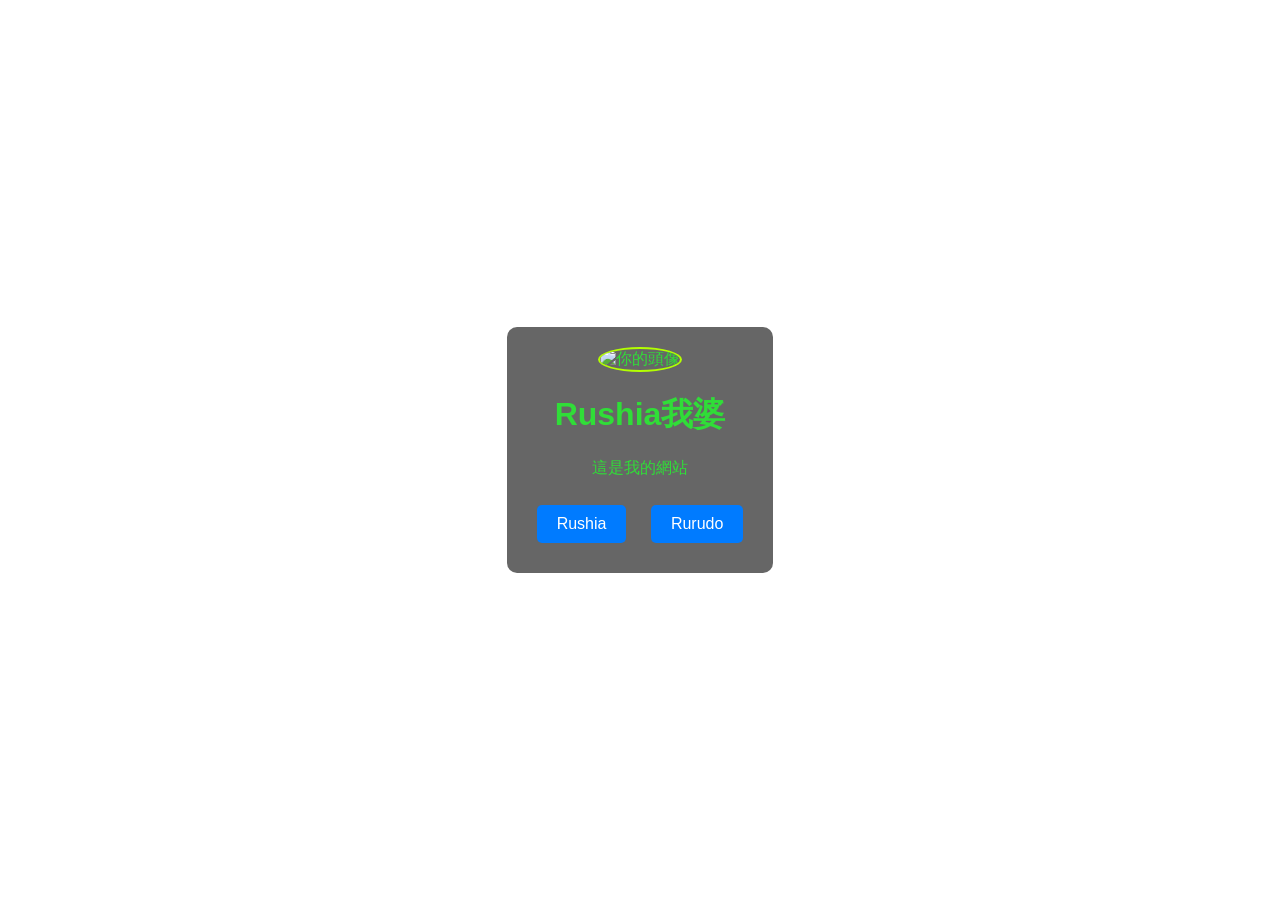
==== index.html @ 7dc915d5 "Add files via upload" ====
<!DOCTYPE html>
<html prefix="og: http://ogp.me/ns#">
<head>
    <meta charset="UTF-8">
    <meta name="viewport" content="width=device-width, initial-scale=1.0">
    <link rel="stylesheet" type="text/css" href="style.css">
    <link rel="stylesheet" href="cursor.css">
    <link rel="icon" href="https://raw.githubusercontent.com/rushiaismywaifu/rushiaismywaifu.github.io/main/favicon.ico" type="image/x-icon">
    <title>死靈法師</title>
    <script scr="main.js"></script>
    <meta property="og:title" content="Rushia我婆">
    <meta property="og:description" content="雖然她死ㄌ">
    <meta property="og:url" content="https://rushiaismywaifu.github.io/aboutme">
    <meta property="og:image" content="https://raw.githubusercontent.com/rushiaismywaifu/rushiaismywaifu.github.io/main/image.png">
    <meta property="og:type" content="website">
    <meta property="og:site_name" content="Rushia My Beloved">
</head>
<body align="center">
    <div class="background">
        <div class="content">
            <img src="https://raw.githubusercontent.com/rushiaismywaifu/rushiaismywaifu.github.io/main/image.png" alt="你的頭像" class="avatar">
            <h1>Rushia我婆</h1>
            <p>這是我的網站</p>
            <a href="https://rushiaismywaifu.github.io" class="button">Rushia</a>
            <a href="https://chikenscrach.github.io" class="button">Rurudo</a>
        </div>
    </div>
</body>
</html>
---- style.css ----
@import url(//fonts.googleapis.com/earlyaccess/notosanstc.css);
body {
    margin: 0;
    padding: 0;
    font-family: 'Noto Sans TC', 'Arial', sans-serif; /* 使用你喜歡的字體 */
    background-color: rgb(37, 171, 233), 255, 255); /* 如果你想要改變背景色，請修改這裡 */
}

.background {
    background-image: url('https://pbs.twimg.com/media/FrdJV3bakAEknER?format=png&name=4096x4096'); /* 背景圖片的 URL */
    background-size: cover;
    background-position: center;
    background-attachment: fixed; /* 固定背景，不影響閱讀內容 */
    height: 100vh;
    display: flex;
    align-items: center;
    justify-content: center;
}

.content {
    text-align: center;
    color: #30dd38; /* 字體顏色 */
    background-color: rgba(0, 0, 0, 0.6); /* 背景色和透明度，以達到不影響內容 */
    padding: 20px;
    border-radius: 10px;
}

img {
    width: 100px; /* 調整頭像大小 */
    border-radius: 50%; /* 使頭像呈圓形 */
}

a {
    color: #00f; /* 超連結顏色 */
    text-decoration: none;
    margin: 0 10px;
}

.button {
    display: inline-block;
    padding: 10px 20px;
    background-color: #007bff; /* 正常狀態下的背景顏色 */
    color: #fff; /* 正常狀態下的文字顏色 */
    border: none;
    border-radius: 5px;
    text-decoration: none;
    transition: background-color 0.3s, transform 0.2s;
    cursor: pointer;
    margin: 10px;
}

.button:hover {
    background-color: #0056b3; /* 鼠標懸停時的背景顏色 */
    transform: scale(1.05); /* 鼠標懸停時的縮放效果 */
}

.button:active {
    background-color: #003e80; /* 鼠標按下時的背景顏色 */
    transform: scale(0.95); /* 鼠標按下時的縮放效果 */
}

.avatar {
    width: 100px; /* 調整頭像大小 */
    height: 100px;
    border: 2px solid #b3ff00; /* 邊框顏色和寬度 */
    border-radius: 50%; /* 使頭像呈圓形 */
    transition: border-color 0.3s, transform 0.2s;
}

.avatar:hover {
    border-color: #51b300; /* 鼠標懸停時的邊框顏色 */
    transform: scale(1.1); /* 鼠標懸停時的縮放效果 */
}
---- cursor.css ----
body {
    cursor: none; /* 隱藏系統鼠標 */
}

.custom-cursor {
    position: absolute;
    width: 20px; /* 自訂鼠標的大小 */
    height: 20px;
    background-color: #007bff; /* 自訂鼠標的顏色 */
    border-radius: 50%;
    pointer-events: none; /* 防止鼠標事件被阻擋 */
}
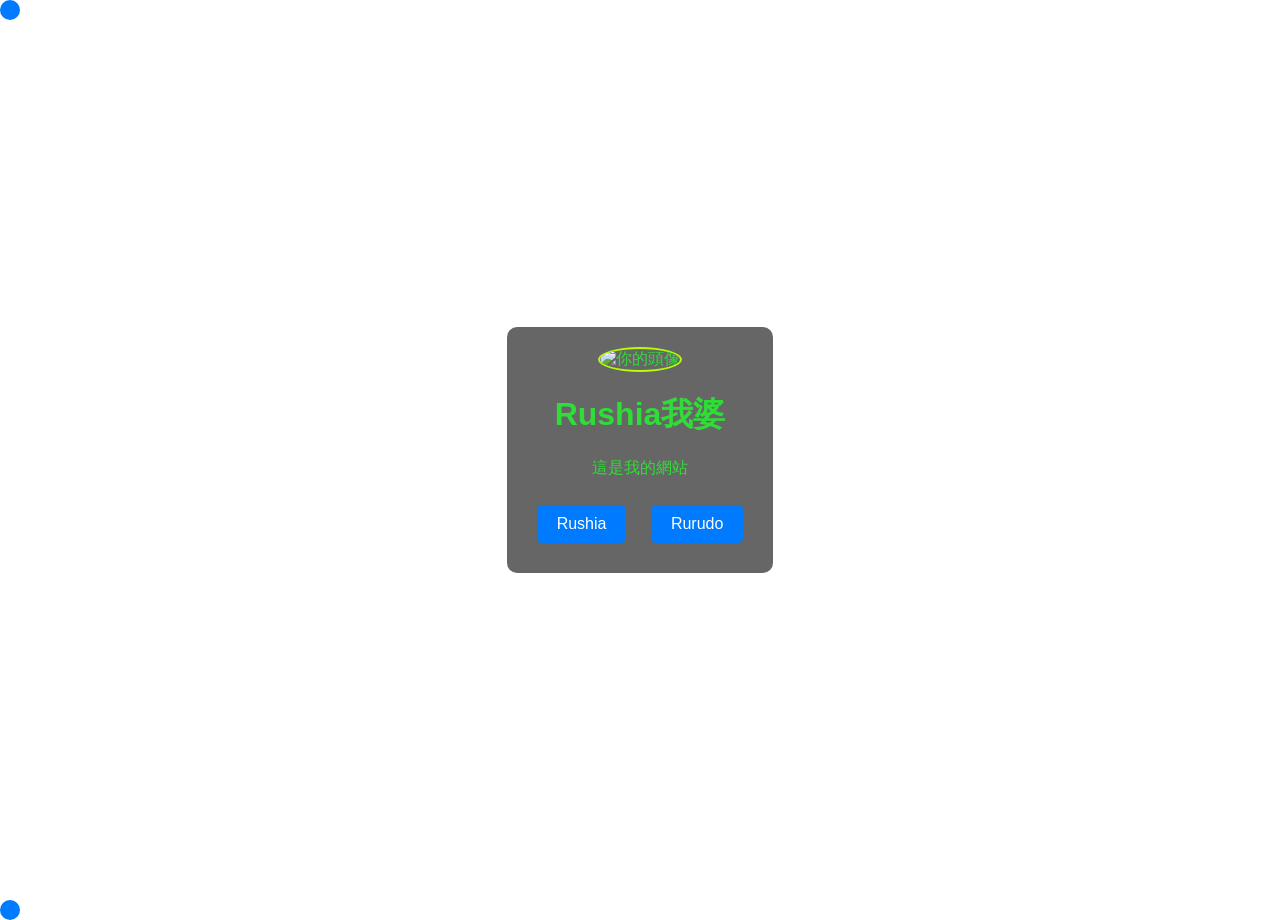
==== commit 46fe8285: "Update index.html" ====
--- a/index.html
+++ b/index.html
@@ -7,7 +7,6 @@
     <link rel="stylesheet" href="cursor.css">
     <link rel="icon" href="https://raw.githubusercontent.com/rushiaismywaifu/rushiaismywaifu.github.io/main/favicon.ico" type="image/x-icon">
     <title>死靈法師</title>
-    <script scr="main.js"></script>
     <meta property="og:title" content="Rushia我婆">
     <meta property="og:description" content="雖然她死ㄌ">
     <meta property="og:url" content="https://rushiaismywaifu.github.io/aboutme">
@@ -16,6 +15,7 @@
     <meta property="og:site_name" content="Rushia My Beloved">
 </head>
 <body align="center">
+<div class="custom-cursor"></div>
     <div class="background">
         <div class="content">
             <img src="https://raw.githubusercontent.com/rushiaismywaifu/rushiaismywaifu.github.io/main/image.png" alt="你的頭像" class="avatar">
@@ -25,5 +25,6 @@
             <a href="https://chikenscrach.github.io" class="button">Rurudo</a>
         </div>
     </div>
+<script src="main.js"></script>
 </body>
 </html>
--- a/cursor.css
+++ b/cursor.css
@@ -10,3 +10,12 @@
     border-radius: 50%;
     pointer-events: none; /* 防止鼠標事件被阻擋 */
 }
+
+.particle {
+    position: absolute;
+    width: 4px; /* 你可以調整粒子的大小 */
+    height: 4px;
+    background-color: #007bff; /* 你可以調整粒子的顏色 */
+    border-radius: 50%;
+    pointer-events: none; /* 防止鼠標事件被阻擋 */
+}
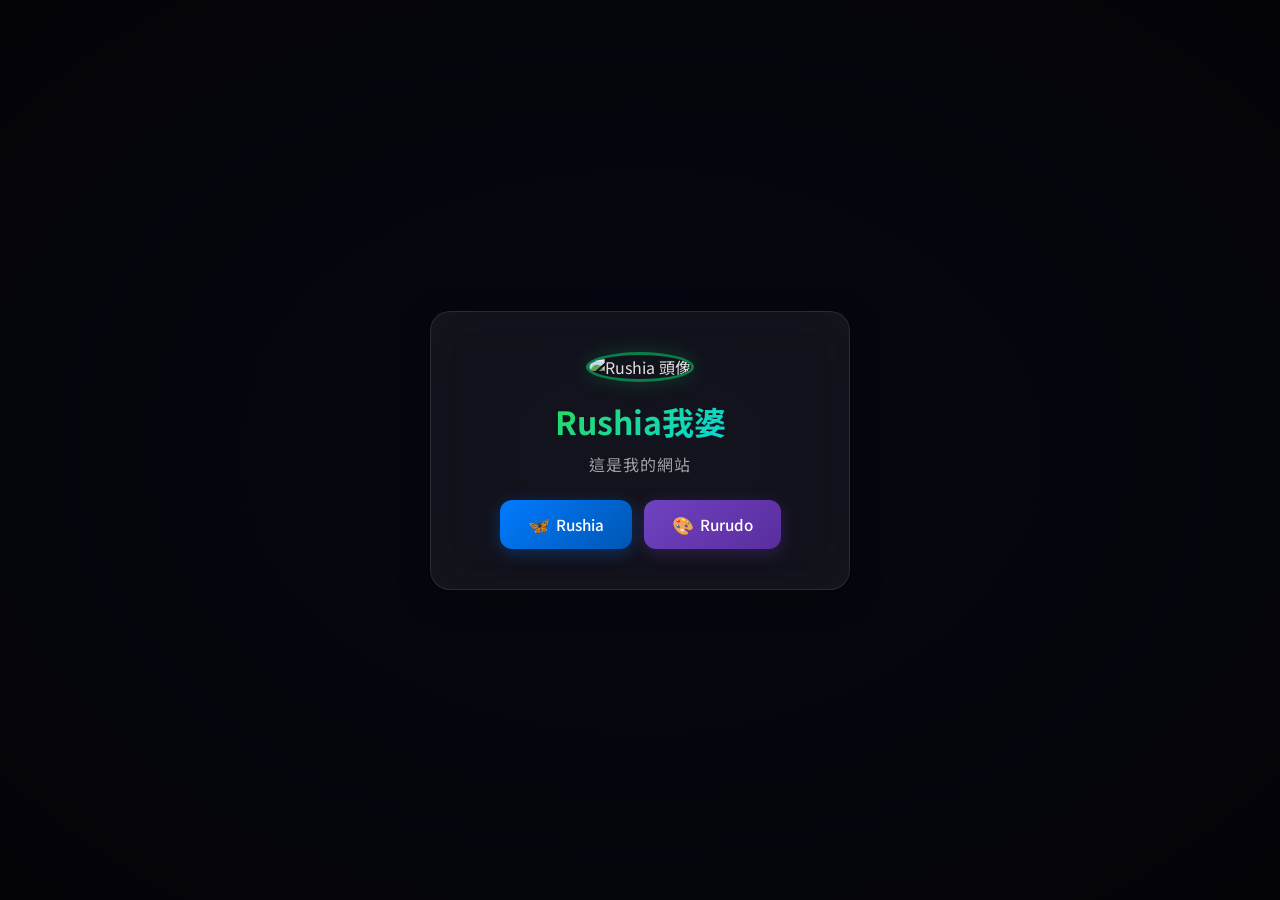
==== commit 8950b315: "Refactor: complete UI overhaul with glassmorphism and advanced particle cursor" ====
--- a/index.html
+++ b/index.html
@@ -1,30 +1,56 @@
 <!DOCTYPE html>
-<html prefix="og: http://ogp.me/ns#">
+<html lang="zh-TW" prefix="og: http://ogp.me/ns#">
 <head>
     <meta charset="UTF-8">
     <meta name="viewport" content="width=device-width, initial-scale=1.0">
-    <link rel="stylesheet" type="text/css" href="style.css">
-    <link rel="stylesheet" href="cursor.css">
-    <link rel="icon" href="https://raw.githubusercontent.com/rushiaismywaifu/rushiaismywaifu.github.io/main/favicon.ico" type="image/x-icon">
-    <title>死靈法師</title>
+    <meta name="description" content="Rushia我婆 - 死靈法師的個人網站">
+    <meta name="theme-color" content="#007bff">
+
+    <!-- Open Graph -->
     <meta property="og:title" content="Rushia我婆">
     <meta property="og:description" content="雖然她死ㄌ">
     <meta property="og:url" content="https://rushiaismywaifu.github.io/aboutme">
     <meta property="og:image" content="https://raw.githubusercontent.com/rushiaismywaifu/rushiaismywaifu.github.io/main/image.png">
     <meta property="og:type" content="website">
     <meta property="og:site_name" content="Rushia My Beloved">
+
+    <!-- Preconnect for performance -->
+    <link rel="preconnect" href="https://fonts.googleapis.com">
+    <link rel="preconnect" href="https://fonts.gstatic.com" crossorigin>
+    <link href="https://fonts.googleapis.com/css2?family=Noto+Sans+TC:wght@400;700&display=swap" rel="stylesheet">
+
+    <link rel="stylesheet" href="style.css">
+    <link rel="icon" href="https://raw.githubusercontent.com/rushiaismywaifu/rushiaismywaifu.github.io/main/favicon.ico" type="image/x-icon">
+    <title>死靈法師</title>
 </head>
-<body align="center">
-<div class="custom-cursor"></div>
+<body>
+    <!-- 自訂游標 (僅桌面端) -->
+    <div class="custom-cursor" id="cursor"></div>
+    <canvas id="particles"></canvas>
+
     <div class="background">
         <div class="content">
-            <img src="https://raw.githubusercontent.com/rushiaismywaifu/rushiaismywaifu.github.io/main/image.png" alt="你的頭像" class="avatar">
-            <h1>Rushia我婆</h1>
-            <p>這是我的網站</p>
-            <a href="https://rushiaismywaifu.github.io" class="button">Rushia</a>
-            <a href="https://chikenscrach.github.io" class="button">Rurudo</a>
+            <img
+                src="https://raw.githubusercontent.com/rushiaismywaifu/rushiaismywaifu.github.io/main/image.png"
+                alt="Rushia 頭像"
+                class="avatar"
+                loading="lazy"
+            >
+            <h1 class="title">Rushia我婆</h1>
+            <p class="subtitle">這是我的網站</p>
+            <div class="button-group">
+                <a href="https://rushiaismywaifu.github.io" class="button">
+                    <span class="button-icon">🦋</span>
+                    Rushia
+                </a>
+                <a href="https://chikenscrach.github.io" class="button button-secondary">
+                    <span class="button-icon">🎨</span>
+                    Rurudo
+                </a>
+            </div>
         </div>
     </div>
-<script src="main.js"></script>
+
+    <script src="main.js"></script>
 </body>
-</html>
+</html>
--- a/style.css
+++ b/style.css
@@ -1,73 +1,260 @@
-@import url(//fonts.googleapis.com/earlyaccess/notosanstc.css);
-body {
+/* ==================== Reset & Base ==================== */
+*,
+*::before,
+*::after {
     margin: 0;
     padding: 0;
-    font-family: 'Noto Sans TC', 'Arial', sans-serif; /* 使用你喜歡的字體 */
-    background-color: rgb(37, 171, 233), 255, 255); /* 如果你想要改變背景色，請修改這裡 */
-}
-
+    box-sizing: border-box;
+}
+
+html {
+    scroll-behavior: smooth;
+}
+
+body {
+    font-family: 'Noto Sans TC', 'Arial', sans-serif;
+    background-color: #0a0a1a;
+    overflow: hidden;
+}
+
+/* ==================== Custom Cursor ==================== */
+body {
+    cursor: none;
+}
+
+.custom-cursor {
+    position: fixed;
+    width: 20px;
+    height: 20px;
+    background: radial-gradient(circle, rgba(0, 123, 255, 0.8), rgba(0, 123, 255, 0.2));
+    border-radius: 50%;
+    pointer-events: none;
+    z-index: 9999;
+    transform: translate(-50%, -50%);
+    transition: width 0.2s, height 0.2s, opacity 0.2s;
+    mix-blend-mode: screen;
+}
+
+.custom-cursor.hovering {
+    width: 40px;
+    height: 40px;
+    background: radial-gradient(circle, rgba(0, 123, 255, 0.4), rgba(0, 123, 255, 0.1));
+    border: 2px solid rgba(0, 123, 255, 0.6);
+}
+
+#particles {
+    position: fixed;
+    top: 0;
+    left: 0;
+    width: 100%;
+    height: 100%;
+    pointer-events: none;
+    z-index: 9998;
+}
+
+/* 觸控裝置隱藏自訂游標 */
+@media (hover: none) and (pointer: coarse) {
+    body {
+        cursor: auto;
+    }
+    .custom-cursor,
+    #particles {
+        display: none;
+    }
+}
+
+/* ==================== Background ==================== */
 .background {
-    background-image: url('https://pbs.twimg.com/media/FrdJV3bakAEknER?format=png&name=4096x4096'); /* 背景圖片的 URL */
+    background-image: url('https://pbs.twimg.com/media/FrdJV3bakAEknER?format=png&name=4096x4096');
     background-size: cover;
     background-position: center;
-    background-attachment: fixed; /* 固定背景，不影響閱讀內容 */
-    height: 100vh;
+    background-attachment: fixed;
+    min-height: 100vh;
     display: flex;
     align-items: center;
     justify-content: center;
-}
-
+    position: relative;
+}
+
+/* 背景暗化疊層 */
+.background::before {
+    content: '';
+    position: absolute;
+    inset: 0;
+    background: radial-gradient(
+        ellipse at center,
+        rgba(0, 0, 0, 0.3) 0%,
+        rgba(0, 0, 0, 0.7) 100%
+    );
+    z-index: 1;
+}
+
+/* ==================== Content Card ==================== */
 .content {
+    position: relative;
+    z-index: 2;
     text-align: center;
-    color: #30dd38; /* 字體顏色 */
-    background-color: rgba(0, 0, 0, 0.6); /* 背景色和透明度，以達到不影響內容 */
-    padding: 20px;
-    border-radius: 10px;
-}
-
-img {
-    width: 100px; /* 調整頭像大小 */
-    border-radius: 50%; /* 使頭像呈圓形 */
-}
-
-a {
-    color: #00f; /* 超連結顏色 */
+    color: #e0e0e0;
+    padding: 40px 50px;
+    border-radius: 20px;
+    max-width: 420px;
+    width: 90%;
+
+    /* Glassmorphism 毛玻璃效果 */
+    background: rgba(255, 255, 255, 0.05);
+    backdrop-filter: blur(20px);
+    -webkit-backdrop-filter: blur(20px);
+    border: 1px solid rgba(255, 255, 255, 0.1);
+    box-shadow:
+        0 8px 32px rgba(0, 0, 0, 0.4),
+        inset 0 0 80px rgba(255, 255, 255, 0.02);
+
+    /* 入場動畫 */
+    animation: fadeInUp 0.8s ease-out;
+}
+
+@keyframes fadeInUp {
+    from {
+        opacity: 0;
+        transform: translateY(30px) scale(0.95);
+    }
+    to {
+        opacity: 1;
+        transform: translateY(0) scale(1);
+    }
+}
+
+/* ==================== Avatar ==================== */
+.avatar {
+    width: 120px;
+    height: 120px;
+    border-radius: 50%;
+    border: 3px solid rgba(0, 200, 100, 0.6);
+    object-fit: cover;
+    transition: transform 0.4s ease, border-color 0.4s ease, box-shadow 0.4s ease;
+    box-shadow: 0 0 20px rgba(0, 200, 100, 0.2);
+    animation: avatarFloat 3s ease-in-out infinite;
+}
+
+@keyframes avatarFloat {
+    0%, 100% { transform: translateY(0); }
+    50% { transform: translateY(-8px); }
+}
+
+.avatar:hover {
+    border-color: rgba(0, 255, 120, 0.9);
+    transform: scale(1.1) translateY(-4px);
+    box-shadow: 0 0 30px rgba(0, 255, 120, 0.4);
+    animation-play-state: paused;
+}
+
+/* ==================== Typography ==================== */
+.title {
+    font-size: 2rem;
+    font-weight: 700;
+    margin: 16px 0 8px;
+    background: linear-gradient(135deg, #30dd38, #00d4ff);
+    -webkit-background-clip: text;
+    -webkit-text-fill-color: transparent;
+    background-clip: text;
+}
+
+.subtitle {
+    font-size: 1rem;
+    color: rgba(255, 255, 255, 0.6);
+    margin-bottom: 24px;
+    letter-spacing: 1px;
+}
+
+/* ==================== Buttons ==================== */
+.button-group {
+    display: flex;
+    gap: 12px;
+    justify-content: center;
+    flex-wrap: wrap;
+}
+
+.button {
+    display: inline-flex;
+    align-items: center;
+    gap: 6px;
+    padding: 12px 28px;
+    color: #fff;
     text-decoration: none;
-    margin: 0 10px;
-}
-
-.button {
-    display: inline-block;
-    padding: 10px 20px;
-    background-color: #007bff; /* 正常狀態下的背景顏色 */
-    color: #fff; /* 正常狀態下的文字顏色 */
+    font-size: 0.95rem;
+    font-weight: 500;
     border: none;
-    border-radius: 5px;
-    text-decoration: none;
-    transition: background-color 0.3s, transform 0.2s;
-    cursor: pointer;
-    margin: 10px;
+    border-radius: 12px;
+    cursor: none;
+    transition: all 0.3s ease;
+    position: relative;
+    overflow: hidden;
+
+    /* 漸層背景 */
+    background: linear-gradient(135deg, #007bff, #0056b3);
+    box-shadow: 0 4px 15px rgba(0, 123, 255, 0.3);
+}
+
+.button-secondary {
+    background: linear-gradient(135deg, #6f42c1, #5a2d9e);
+    box-shadow: 0 4px 15px rgba(111, 66, 193, 0.3);
+}
+
+/* 按鈕光澤動畫 */
+.button::after {
+    content: '';
+    position: absolute;
+    top: -50%;
+    left: -50%;
+    width: 200%;
+    height: 200%;
+    background: linear-gradient(
+        transparent,
+        rgba(255, 255, 255, 0.1),
+        transparent
+    );
+    transform: rotate(45deg) translateX(-100%);
+    transition: transform 0.6s ease;
+}
+
+.button:hover::after {
+    transform: rotate(45deg) translateX(100%);
 }
 
 .button:hover {
-    background-color: #0056b3; /* 鼠標懸停時的背景顏色 */
-    transform: scale(1.05); /* 鼠標懸停時的縮放效果 */
+    transform: translateY(-3px);
+    box-shadow: 0 8px 25px rgba(0, 123, 255, 0.5);
+}
+
+.button-secondary:hover {
+    box-shadow: 0 8px 25px rgba(111, 66, 193, 0.5);
 }
 
 .button:active {
-    background-color: #003e80; /* 鼠標按下時的背景顏色 */
-    transform: scale(0.95); /* 鼠標按下時的縮放效果 */
-}
-
-.avatar {
-    width: 100px; /* 調整頭像大小 */
-    height: 100px;
-    border: 2px solid #b3ff00; /* 邊框顏色和寬度 */
-    border-radius: 50%; /* 使頭像呈圓形 */
-    transition: border-color 0.3s, transform 0.2s;
-}
-
-.avatar:hover {
-    border-color: #51b300; /* 鼠標懸停時的邊框顏色 */
-    transform: scale(1.1); /* 鼠標懸停時的縮放效果 */
-}
+    transform: translateY(0) scale(0.97);
+}
+
+.button-icon {
+    font-size: 1.1rem;
+}
+
+/* ==================== Responsive ==================== */
+@media (max-width: 480px) {
+    .content {
+        padding: 30px 24px;
+    }
+
+    .title {
+        font-size: 1.6rem;
+    }
+
+    .avatar {
+        width: 100px;
+        height: 100px;
+    }
+
+    .button {
+        padding: 10px 22px;
+        font-size: 0.9rem;
+    }
+}
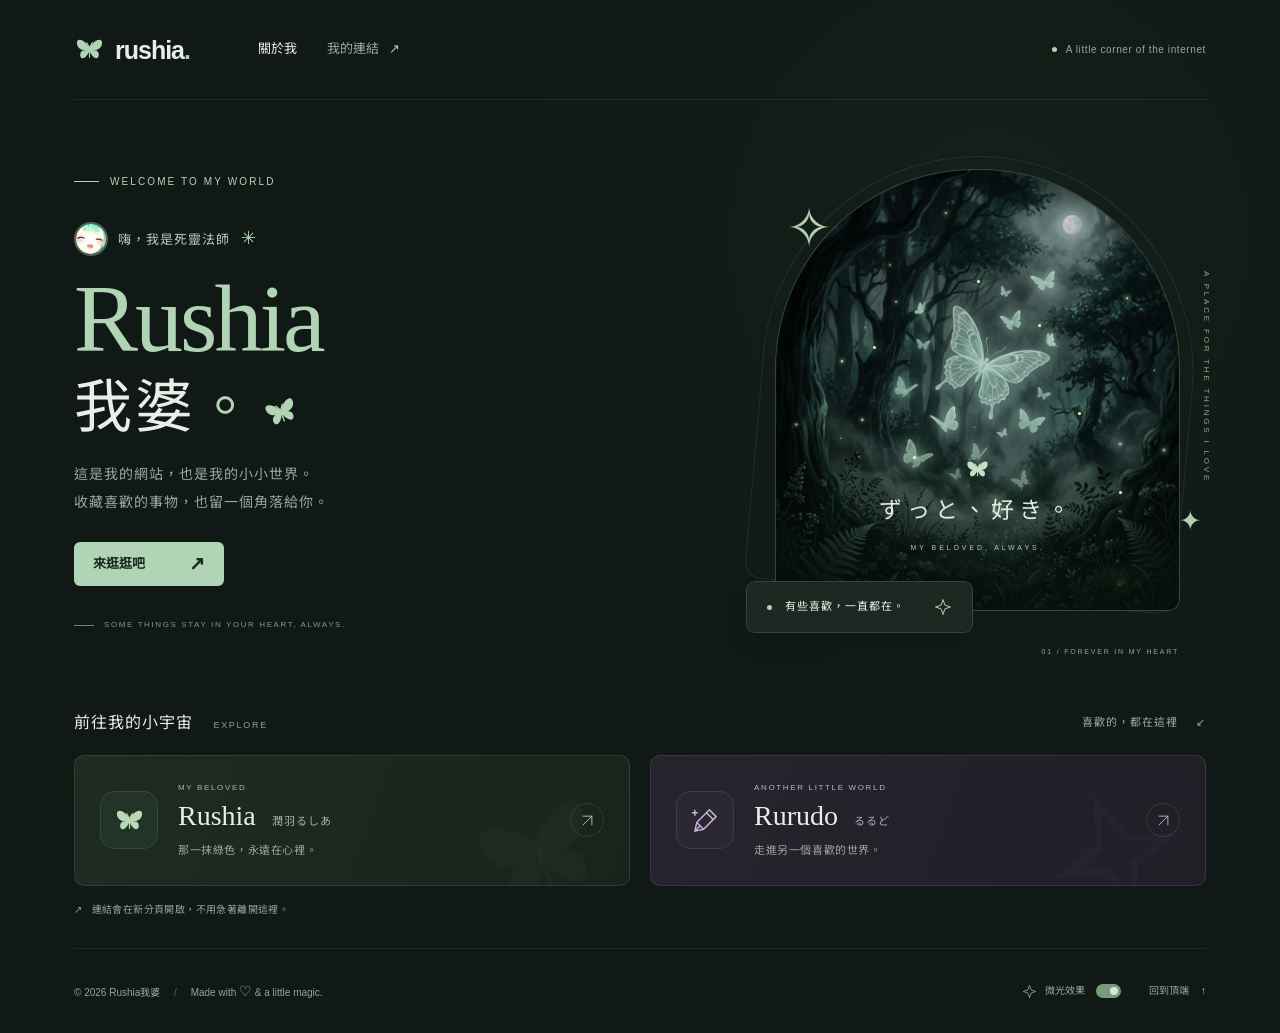
==== commit 5f56855c: "Improve personal homepage design, responsiveness, and accessibility Co-authored-by: arena-agent <297" ====
--- a/index.html
+++ b/index.html
@@ -1,56 +1,252 @@
-<!DOCTYPE html>
-<html lang="zh-TW" prefix="og: http://ogp.me/ns#">
-<head>
-    <meta charset="UTF-8">
-    <meta name="viewport" content="width=device-width, initial-scale=1.0">
-    <meta name="description" content="Rushia我婆 - 死靈法師的個人網站">
-    <meta name="theme-color" content="#007bff">
-
-    <!-- Open Graph -->
-    <meta property="og:title" content="Rushia我婆">
-    <meta property="og:description" content="雖然她死ㄌ">
-    <meta property="og:url" content="https://rushiaismywaifu.github.io/aboutme">
-    <meta property="og:image" content="https://raw.githubusercontent.com/rushiaismywaifu/rushiaismywaifu.github.io/main/image.png">
-    <meta property="og:type" content="website">
-    <meta property="og:site_name" content="Rushia My Beloved">
-
-    <!-- Preconnect for performance -->
-    <link rel="preconnect" href="https://fonts.googleapis.com">
-    <link rel="preconnect" href="https://fonts.gstatic.com" crossorigin>
-    <link href="https://fonts.googleapis.com/css2?family=Noto+Sans+TC:wght@400;700&display=swap" rel="stylesheet">
-
-    <link rel="stylesheet" href="style.css">
-    <link rel="icon" href="https://raw.githubusercontent.com/rushiaismywaifu/rushiaismywaifu.github.io/main/favicon.ico" type="image/x-icon">
-    <title>死靈法師</title>
-</head>
-<body>
-    <!-- 自訂游標 (僅桌面端) -->
-    <div class="custom-cursor" id="cursor"></div>
-    <canvas id="particles"></canvas>
-
-    <div class="background">
-        <div class="content">
-            <img
-                src="https://raw.githubusercontent.com/rushiaismywaifu/rushiaismywaifu.github.io/main/image.png"
-                alt="Rushia 頭像"
-                class="avatar"
-                loading="lazy"
-            >
-            <h1 class="title">Rushia我婆</h1>
-            <p class="subtitle">這是我的網站</p>
-            <div class="button-group">
-                <a href="https://rushiaismywaifu.github.io" class="button">
-                    <span class="button-icon">🦋</span>
-                    Rushia
-                </a>
-                <a href="https://chikenscrach.github.io" class="button button-secondary">
-                    <span class="button-icon">🎨</span>
-                    Rurudo
-                </a>
-            </div>
-        </div>
-    </div>
-
-    <script src="main.js"></script>
-</body>
-</html>+<!doctype html>
+<html lang="zh-Hant" prefix="og: http://ogp.me/ns#">
+  <head>
+    <meta charset="UTF-8" />
+    <meta name="viewport" content="width=device-width, initial-scale=1.0" />
+    <meta
+      name="description"
+      content="Rushia我婆 — 死靈法師的小小世界。收藏喜歡的事物，也留一個角落給你。"
+    />
+    <meta name="theme-color" content="#101915" />
+    <meta property="og:title" content="Rushia我婆 · 死靈法師" />
+    <meta
+      property="og:description"
+      content="死靈法師的小小世界。收藏喜歡的事物，也留一個角落給你。"
+    />
+    <meta
+      property="og:url"
+      content="https://rushiaismywaifu.github.io/aboutme/"
+    />
+    <meta
+      property="og:image"
+      content="https://rushiaismywaifu.github.io/aboutme/assets/avatar.png"
+    />
+    <meta property="og:type" content="website" />
+    <meta property="og:site_name" content="Rushia My Beloved" />
+    <link rel="icon" href="assets/avatar.png" type="image/png" />
+    <link rel="stylesheet" href="style.css" />
+    <script src="main.js" defer></script>
+    <title>Rushia我婆 · 死靈法師的小小世界</title>
+  </head>
+  <body>
+    <a class="skip-link" href="#main">跳至主要內容</a>
+    <svg
+      class="icon-library"
+      xmlns="http://www.w3.org/2000/svg"
+      aria-hidden="true"
+    >
+      <symbol id="butterfly" viewBox="0 0 32 32">
+        <path
+          d="M16 15C12 6 3 3 3 9c0 5 4 8 10 8C5 15 5 25 9 25c3 0 6-5 7-8 1 3 4 8 7 8 4 0 4-10-4-8 6 0 10-3 10-8 0-6-9-3-13 6Z"
+          fill="currentColor"
+        />
+        <path
+          d="M16 14v10m0-10-3-5m3 5 3-5"
+          fill="none"
+          stroke="currentColor"
+          stroke-width="1.3"
+          stroke-linecap="round"
+        />
+      </symbol>
+      <symbol id="arrow" viewBox="0 0 24 24">
+        <path
+          d="M5 19 19 5M5 5h14v14"
+          fill="none"
+          stroke="currentColor"
+          stroke-width="1.5"
+          stroke-linecap="round"
+          stroke-linejoin="round"
+        />
+      </symbol>
+      <symbol id="sparkle" viewBox="0 0 24 24">
+        <path
+          d="m12 2 2.5 7.5L22 12l-7.5 2.5L12 22l-2.5-7.5L2 12l7.5-2.5Z"
+          fill="none"
+          stroke="currentColor"
+          stroke-width="1.3"
+        />
+      </symbol>
+    </svg>
+    <div class="site-shell">
+      <header class="site-header">
+        <a class="brand" href="#" aria-label="Rushia 首頁"
+          ><svg aria-hidden="true"><use href="#butterfly" /></svg
+          ><span>rushia<span class="brand-dot">.</span></span></a
+        >
+        <nav aria-label="主要導覽">
+          <a class="nav-about" href="#about">關於我</a
+          ><a href="#links">我的連結 <span aria-hidden="true">↗</span></a>
+        </nav>
+        <span class="header-note"><i></i> A little corner of the internet</span>
+      </header>
+      <main id="main">
+        <section class="hero" id="about" aria-labelledby="hero-title">
+          <div class="hero-copy">
+            <div class="eyebrow">
+              <span class="short-line"></span> WELCOME TO MY WORLD
+            </div>
+            <div class="profile-label">
+              <img
+                src="assets/avatar.png"
+                alt="微笑的 Rushia 頭像"
+                width="36"
+                height="36"
+              /><span
+                >嗨，我是死靈法師
+                <span class="wave" aria-hidden="true">✳</span></span
+              >
+            </div>
+            <h1 id="hero-title">
+              <span class="name">Rushia</span
+              ><span class="chinese-title"
+                >我婆<span class="title-period">。</span
+                ><svg aria-hidden="true"><use href="#butterfly" /></svg
+              ></span>
+            </h1>
+            <p class="intro">
+              這是我的網站，也是我的小小世界。<br />收藏喜歡的事物，也留一個角落給你。
+            </p>
+            <a class="explore-button" href="#links"
+              >來逛逛吧 <span aria-hidden="true">↗</span></a
+            >
+            <div class="hero-caption">
+              <span></span> SOME THINGS STAY IN YOUR HEART, ALWAYS.
+            </div>
+          </div>
+          <div class="hero-art">
+            <div class="art-orbit" aria-hidden="true"></div>
+            <span class="art-coordinate" aria-hidden="true"
+              >A PLACE FOR THE THINGS I LOVE</span
+            >
+            <div class="art-window">
+              <img
+                class="forest"
+                src="assets/forest.webp"
+                alt="月光下的幽靜森林，薄荷綠蝴蝶與微光在霧中飛舞"
+                width="928"
+                height="1152"
+                fetchpriority="high"
+              />
+              <div class="fireflies" aria-hidden="true">
+                <i></i><i></i><i></i><i></i><i></i><i></i>
+              </div>
+              <div class="art-text">
+                <svg aria-hidden="true"><use href="#butterfly" /></svg
+                ><span>ずっと、好き。</span><small>MY BELOVED, ALWAYS.</small>
+              </div>
+            </div>
+            <span class="art-star star-one" aria-hidden="true">✧</span
+            ><span class="art-star star-two" aria-hidden="true">✦</span>
+            <div class="memory-label">
+              <span class="status-dot"></span> 有些喜歡，一直都在。<svg
+                aria-hidden="true"
+              >
+                <use href="#sparkle" />
+              </svg>
+            </div>
+            <span class="art-index" aria-hidden="true"
+              >01 / FOREVER IN MY HEART</span
+            >
+          </div>
+        </section>
+        <section class="links-section" id="links" aria-labelledby="links-title">
+          <div class="section-heading">
+            <h2 id="links-title">前往我的小宇宙 <span>EXPLORE</span></h2>
+            <span class="section-note"
+              >喜歡的，都在這裡 <span aria-hidden="true">↙</span></span
+            >
+          </div>
+          <div class="link-grid">
+            <a
+              class="world-card rushia-card"
+              href="https://rushiaismywaifu.github.io"
+              target="_blank"
+              rel="noopener noreferrer"
+              aria-label="前往 Rushia 網站（在新分頁開啟）"
+            >
+              <span class="card-icon"
+                ><svg aria-hidden="true"><use href="#butterfly" /></svg
+              ></span>
+              <div class="card-copy">
+                <div class="card-kicker">MY BELOVED</div>
+                <h3>Rushia <span>潤羽るしあ</span></h3>
+                <p>那一抹綠色，永遠在心裡。</p>
+              </div>
+              <span class="card-arrow"
+                ><svg aria-hidden="true"><use href="#arrow" /></svg
+              ></span>
+              <svg class="card-decoration" aria-hidden="true">
+                <use href="#butterfly" />
+              </svg>
+            </a>
+            <a
+              class="world-card rurudo-card"
+              href="https://chikenscrach.github.io"
+              target="_blank"
+              rel="noopener noreferrer"
+              aria-label="前往 Rurudo 網站（在新分頁開啟）"
+            >
+              <span class="card-icon"
+                ><svg aria-hidden="true" viewBox="0 0 32 32">
+                  <path
+                    d="m20 5 7 7-13 13-9 2 2-9Z"
+                    fill="none"
+                    stroke="currentColor"
+                    stroke-width="1.5"
+                    stroke-linejoin="round"
+                  />
+                  <path
+                    d="m17 8 7 7M7 18l7 7M5 27l6-6"
+                    stroke="currentColor"
+                    stroke-width="1.5"
+                  />
+                  <path
+                    d="M5 5v6M2 8h6"
+                    stroke="currentColor"
+                    stroke-width="1.5"
+                  /></svg
+              ></span>
+              <div class="card-copy">
+                <div class="card-kicker">ANOTHER LITTLE WORLD</div>
+                <h3>Rurudo <span>るるど</span></h3>
+                <p>走進另一個喜歡的世界。</p>
+              </div>
+              <span class="card-arrow"
+                ><svg aria-hidden="true"><use href="#arrow" /></svg
+              ></span>
+              <svg class="card-decoration" aria-hidden="true">
+                <use href="#sparkle" />
+              </svg>
+            </a>
+          </div>
+          <p class="links-hint">
+            <span aria-hidden="true">↗</span>
+            連結會在新分頁開啟，不用急著離開這裡。
+          </p>
+        </section>
+      </main>
+      <footer class="site-footer">
+        <p>
+          © <span id="year">2026</span> Rushia我婆
+          <span class="footer-divider">/</span> Made with
+          <span class="heart">♡</span> & a little magic.
+        </p>
+        <button
+          class="ambience-toggle"
+          id="ambience-toggle"
+          type="button"
+          aria-pressed="false"
+          hidden
+        >
+          <svg aria-hidden="true"><use href="#sparkle" /></svg>微光效果<span
+            class="toggle-track"
+            aria-hidden="true"
+          ></span
+          ><span id="ambience-state" class="sr-only">關閉</span></button
+        ><a class="back-top" href="#" aria-label="回到頁首"
+          >回到頂端 <span aria-hidden="true">↑</span></a
+        >
+      </footer>
+    </div>
+  </body>
+</html>
--- a/style.css
+++ b/style.css
@@ -1,260 +1,925 @@
-/* ==================== Reset & Base ==================== */
-*,
-*::before,
-*::after {
-    margin: 0;
-    padding: 0;
-    box-sizing: border-box;
-}
-
-html {
-    scroll-behavior: smooth;
-}
-
-body {
-    font-family: 'Noto Sans TC', 'Arial', sans-serif;
-    background-color: #0a0a1a;
-    overflow: hidden;
-}
-
-/* ==================== Custom Cursor ==================== */
-body {
-    cursor: none;
-}
-
-.custom-cursor {
-    position: fixed;
-    width: 20px;
-    height: 20px;
-    background: radial-gradient(circle, rgba(0, 123, 255, 0.8), rgba(0, 123, 255, 0.2));
-    border-radius: 50%;
-    pointer-events: none;
-    z-index: 9999;
-    transform: translate(-50%, -50%);
-    transition: width 0.2s, height 0.2s, opacity 0.2s;
-    mix-blend-mode: screen;
-}
-
-.custom-cursor.hovering {
-    width: 40px;
-    height: 40px;
-    background: radial-gradient(circle, rgba(0, 123, 255, 0.4), rgba(0, 123, 255, 0.1));
-    border: 2px solid rgba(0, 123, 255, 0.6);
-}
-
-#particles {
-    position: fixed;
-    top: 0;
-    left: 0;
-    width: 100%;
-    height: 100%;
-    pointer-events: none;
-    z-index: 9998;
-}
-
-/* 觸控裝置隱藏自訂游標 */
-@media (hover: none) and (pointer: coarse) {
-    body {
-        cursor: auto;
-    }
-    .custom-cursor,
-    #particles {
-        display: none;
-    }
-}
-
-/* ==================== Background ==================== */
-.background {
-    background-image: url('https://pbs.twimg.com/media/FrdJV3bakAEknER?format=png&name=4096x4096');
-    background-size: cover;
-    background-position: center;
-    background-attachment: fixed;
-    min-height: 100vh;
-    display: flex;
-    align-items: center;
-    justify-content: center;
-    position: relative;
-}
-
-/* 背景暗化疊層 */
-.background::before {
-    content: '';
-    position: absolute;
-    inset: 0;
-    background: radial-gradient(
-        ellipse at center,
-        rgba(0, 0, 0, 0.3) 0%,
-        rgba(0, 0, 0, 0.7) 100%
-    );
-    z-index: 1;
-}
-
-/* ==================== Content Card ==================== */
-.content {
-    position: relative;
-    z-index: 2;
-    text-align: center;
-    color: #e0e0e0;
-    padding: 40px 50px;
-    border-radius: 20px;
-    max-width: 420px;
-    width: 90%;
-
-    /* Glassmorphism 毛玻璃效果 */
-    background: rgba(255, 255, 255, 0.05);
-    backdrop-filter: blur(20px);
-    -webkit-backdrop-filter: blur(20px);
-    border: 1px solid rgba(255, 255, 255, 0.1);
-    box-shadow:
-        0 8px 32px rgba(0, 0, 0, 0.4),
-        inset 0 0 80px rgba(255, 255, 255, 0.02);
-
-    /* 入場動畫 */
-    animation: fadeInUp 0.8s ease-out;
-}
-
-@keyframes fadeInUp {
-    from {
-        opacity: 0;
-        transform: translateY(30px) scale(0.95);
-    }
-    to {
-        opacity: 1;
-        transform: translateY(0) scale(1);
-    }
-}
-
-/* ==================== Avatar ==================== */
-.avatar {
-    width: 120px;
-    height: 120px;
-    border-radius: 50%;
-    border: 3px solid rgba(0, 200, 100, 0.6);
-    object-fit: cover;
-    transition: transform 0.4s ease, border-color 0.4s ease, box-shadow 0.4s ease;
-    box-shadow: 0 0 20px rgba(0, 200, 100, 0.2);
-    animation: avatarFloat 3s ease-in-out infinite;
-}
-
-@keyframes avatarFloat {
-    0%, 100% { transform: translateY(0); }
-    50% { transform: translateY(-8px); }
-}
-
-.avatar:hover {
-    border-color: rgba(0, 255, 120, 0.9);
-    transform: scale(1.1) translateY(-4px);
-    box-shadow: 0 0 30px rgba(0, 255, 120, 0.4);
-    animation-play-state: paused;
-}
-
-/* ==================== Typography ==================== */
-.title {
-    font-size: 2rem;
-    font-weight: 700;
-    margin: 16px 0 8px;
-    background: linear-gradient(135deg, #30dd38, #00d4ff);
-    -webkit-background-clip: text;
-    -webkit-text-fill-color: transparent;
-    background-clip: text;
-}
-
-.subtitle {
-    font-size: 1rem;
-    color: rgba(255, 255, 255, 0.6);
-    margin-bottom: 24px;
-    letter-spacing: 1px;
-}
-
-/* ==================== Buttons ==================== */
-.button-group {
-    display: flex;
-    gap: 12px;
-    justify-content: center;
-    flex-wrap: wrap;
-}
-
-.button {
-    display: inline-flex;
-    align-items: center;
-    gap: 6px;
-    padding: 12px 28px;
-    color: #fff;
-    text-decoration: none;
-    font-size: 0.95rem;
-    font-weight: 500;
-    border: none;
-    border-radius: 12px;
-    cursor: none;
-    transition: all 0.3s ease;
-    position: relative;
-    overflow: hidden;
-
-    /* 漸層背景 */
-    background: linear-gradient(135deg, #007bff, #0056b3);
-    box-shadow: 0 4px 15px rgba(0, 123, 255, 0.3);
-}
-
-.button-secondary {
-    background: linear-gradient(135deg, #6f42c1, #5a2d9e);
-    box-shadow: 0 4px 15px rgba(111, 66, 193, 0.3);
-}
-
-/* 按鈕光澤動畫 */
-.button::after {
-    content: '';
-    position: absolute;
-    top: -50%;
-    left: -50%;
-    width: 200%;
-    height: 200%;
-    background: linear-gradient(
-        transparent,
-        rgba(255, 255, 255, 0.1),
-        transparent
-    );
-    transform: rotate(45deg) translateX(-100%);
-    transition: transform 0.6s ease;
-}
-
-.button:hover::after {
-    transform: rotate(45deg) translateX(100%);
-}
-
-.button:hover {
-    transform: translateY(-3px);
-    box-shadow: 0 8px 25px rgba(0, 123, 255, 0.5);
-}
-
-.button-secondary:hover {
-    box-shadow: 0 8px 25px rgba(111, 66, 193, 0.5);
-}
-
-.button:active {
-    transform: translateY(0) scale(0.97);
-}
-
-.button-icon {
-    font-size: 1.1rem;
-}
-
-/* ==================== Responsive ==================== */
-@media (max-width: 480px) {
-    .content {
-        padding: 30px 24px;
-    }
-
-    .title {
-        font-size: 1.6rem;
-    }
-
-    .avatar {
-        width: 100px;
-        height: 100px;
-    }
-
-    .button {
-        padding: 10px 22px;
-        font-size: 0.9rem;
-    }
-}+/* Local subset covers the page's CJK text; new glyphs use system fallbacks.
+   Noto Sans TC is licensed under the SIL OFL (assets/OFL.txt). */
+@font-face {
+  font-family: "Site Noto TC";
+  src: url("assets/noto-tc-subset.woff2") format("woff2");
+  font-style: normal;
+  font-weight: 400;
+  font-display: swap;
+  unicode-range: U+3000-9FFF, U+FF00-FFEF;
+}
+/* Shared palette and layout tokens; no external runtime dependencies. */
+:root {
+  color-scheme: dark;
+  --bg: #101915;
+  --text: #e8eee8;
+  --muted: #99a69d;
+  --mint: #b1d4b5;
+  --line: #ffffff12;
+  --serif: Georgia, "Times New Roman", "Site Noto TC", serif;
+}
+* {
+  box-sizing: border-box;
+}
+html {
+  scroll-behavior: smooth;
+  scroll-padding-top: 32px;
+}
+body {
+  margin: 0;
+  background: var(--bg);
+  color: var(--text);
+  font-family:
+    -apple-system, BlinkMacSystemFont, "Segoe UI", "Site Noto TC",
+    "Noto Sans TC", "Microsoft JhengHei", sans-serif;
+  font-size: 14px;
+  line-height: 1.6;
+  -webkit-font-smoothing: antialiased;
+}
+body::before {
+  content: "";
+  position: absolute;
+  top: 0;
+  right: 0;
+  width: 65%;
+  height: 800px;
+  background: radial-gradient(ellipse at 65% 30%, #54745312, transparent 65%);
+  pointer-events: none;
+  z-index: -1;
+}
+a {
+  color: inherit;
+  text-decoration: none;
+}
+button {
+  font: inherit;
+}
+svg {
+  width: 24px;
+  height: 24px;
+  flex-shrink: 0;
+}
+a,
+button {
+  -webkit-tap-highlight-color: transparent;
+}
+a:focus-visible,
+button:focus-visible {
+  outline: 2px solid var(--mint);
+  outline-offset: 6px;
+  border-radius: 4px;
+}
+::selection {
+  background: #b1d4b5;
+  color: #101915;
+}
+.icon-library {
+  position: absolute;
+  width: 0;
+  height: 0;
+  overflow: hidden;
+}
+.site-shell {
+  max-width: 1240px;
+  margin: 0 auto;
+  padding: 0 54px;
+}
+.site-header {
+  height: 100px;
+  display: flex;
+  align-items: center;
+  border-bottom: 1px solid var(--line);
+  gap: 68px;
+}
+.brand {
+  display: inline-flex;
+  align-items: center;
+  gap: 10px;
+  font-size: 25px;
+  letter-spacing: -1px;
+  font-weight: 600;
+}
+.brand > svg {
+  color: var(--mint);
+  width: 31px;
+  height: 31px;
+}
+.brand-dot {
+  color: var(--mint);
+}
+nav {
+  display: flex;
+  gap: 30px;
+  font-size: 13px;
+}
+nav a {
+  color: var(--muted);
+  transition: color 0.2s;
+}
+nav a:hover {
+  color: var(--text);
+}
+nav .nav-about {
+  color: var(--text);
+}
+nav a span {
+  margin-left: 6px;
+  color: var(--mint);
+}
+.header-note {
+  margin-left: auto;
+  font-size: 10px;
+  letter-spacing: 0.6px;
+  color: #99a69d;
+  display: flex;
+  align-items: center;
+  gap: 9px;
+}
+.header-note i,
+.status-dot {
+  width: 5px;
+  height: 5px;
+  border-radius: 50%;
+  background: var(--mint);
+  display: inline-block;
+}
+.hero {
+  display: grid;
+  grid-template-columns: 1.06fr 1fr;
+  gap: 64px;
+  align-items: center;
+  padding: 62px 0 56px;
+  min-height: 600px;
+}
+.eyebrow {
+  font-size: 10px;
+  letter-spacing: 2.1px;
+  color: var(--mint);
+  display: flex;
+  align-items: center;
+  gap: 11px;
+}
+.short-line {
+  width: 25px;
+  height: 1px;
+  background: var(--mint);
+}
+.profile-label {
+  display: flex;
+  align-items: center;
+  gap: 10px;
+  margin-top: 32px;
+  font-size: 13px;
+  letter-spacing: 1px;
+  color: #bbc5be;
+}
+.profile-label img {
+  border: 2px solid #aacead66;
+  border-radius: 50%;
+  width: 34px;
+  height: 34px;
+}
+.wave {
+  color: var(--mint);
+  font-size: 18px;
+  margin-left: 6px;
+}
+h1 {
+  font-weight: 400;
+  margin: 13px 0 22px;
+  line-height: 1.05;
+  letter-spacing: -3px;
+}
+.name {
+  font-family: var(--serif);
+  font-size: clamp(68px, 7.5vw, 100px);
+  display: block;
+  color: var(--mint);
+  font-weight: 400;
+}
+.chinese-title {
+  display: flex;
+  align-items: center;
+  font-size: 58px;
+  letter-spacing: 3px;
+  font-weight: 500;
+  margin-top: 7px;
+}
+.title-period {
+  color: var(--mint);
+}
+.chinese-title svg {
+  width: 35px;
+  height: 35px;
+  transform: rotate(-18deg);
+  color: var(--mint);
+  margin: 10px 0 0 7px;
+}
+.intro {
+  font-size: 14px;
+  line-height: 2;
+  letter-spacing: 1px;
+  color: var(--muted);
+  margin: 0 0 26px;
+}
+.explore-button {
+  display: inline-flex;
+  align-items: center;
+  justify-content: space-between;
+  gap: 44px;
+  background: var(--mint);
+  color: #172a1d;
+  border-radius: 6px;
+  padding: 12px 19px;
+  font-size: 13px;
+  font-weight: 600;
+  transition:
+    background 0.2s,
+    transform 0.2s;
+}
+.explore-button:hover {
+  background: #c8e7ca;
+  transform: translateY(-2px);
+}
+.explore-button span {
+  font-size: 19px;
+  line-height: 1;
+}
+.hero-caption {
+  display: flex;
+  align-items: center;
+  gap: 10px;
+  color: #84968a;
+  font-size: 8px;
+  letter-spacing: 1.6px;
+  margin-top: 33px;
+}
+.hero-caption > span {
+  height: 1px;
+  width: 20px;
+  background: #6c8570;
+}
+.hero-art {
+  position: relative;
+  max-width: 440px;
+  width: 100%;
+  justify-self: end;
+  padding: 0 26px 26px 9px;
+}
+.art-window {
+  height: 442px;
+  position: relative;
+  overflow: hidden;
+  border-radius: 200px 200px 12px 12px;
+  border: 1px solid #aec9ad30;
+  background: #182c25;
+}
+.forest {
+  display: block;
+  width: 100%;
+  height: 100%;
+  object-fit: cover;
+  filter: brightness(0.85) saturate(0.72);
+}
+.art-window::after {
+  content: "";
+  position: absolute;
+  inset: 0;
+  background: linear-gradient(transparent 55%, #07120bdd);
+}
+.art-orbit {
+  position: absolute;
+  inset: -13px 13px 40px -4px;
+  border: 1px solid #b6cfb719;
+  border-radius: 220px 220px 18px 18px;
+  transform: rotate(5deg);
+  pointer-events: none;
+}
+.art-coordinate {
+  position: absolute;
+  right: -6px;
+  top: 102px;
+  writing-mode: vertical-rl;
+  font-size: 8px;
+  letter-spacing: 2.8px;
+  color: #91a394;
+}
+.art-text {
+  position: absolute;
+  bottom: 57px;
+  left: 0;
+  right: 0;
+  z-index: 1;
+  display: flex;
+  align-items: center;
+  flex-direction: column;
+}
+.art-text svg {
+  width: 25px;
+  height: 25px;
+  color: #c4ddc5;
+  margin-bottom: 11px;
+}
+.art-text > span {
+  font-family: var(--serif);
+  font-size: 23px;
+  letter-spacing: 5px;
+  color: #e0eadd;
+}
+.art-text small {
+  font-size: 7px;
+  letter-spacing: 2.9px;
+  margin-top: 12px;
+  color: #b4c6b7;
+}
+.art-star {
+  position: absolute;
+  color: #b3cdb0;
+  font-family: var(--serif);
+  line-height: 1;
+}
+.star-one {
+  font-size: 55px;
+  top: 32px;
+  left: 20px;
+}
+.star-two {
+  font-size: 27px;
+  bottom: 102px;
+  right: 4px;
+}
+.memory-label {
+  position: absolute;
+  bottom: 4px;
+  left: -20px;
+  display: flex;
+  align-items: center;
+  gap: 13px;
+  padding: 16px 20px;
+  background: #1b2821;
+  border: 1px solid #a7c9a52c;
+  border-radius: 9px;
+  box-shadow: 0 8px 25px #0002;
+  font-size: 11px;
+  letter-spacing: 1px;
+}
+.memory-label svg {
+  width: 18px;
+  height: 18px;
+  color: var(--mint);
+  margin-left: 16px;
+}
+.art-index {
+  position: absolute;
+  bottom: -20px;
+  right: 27px;
+  font-size: 7px;
+  letter-spacing: 1.8px;
+  color: #93a396;
+}
+.links-section {
+  padding: 10px 0 30px;
+  scroll-margin-top: 25px;
+}
+.section-heading {
+  display: flex;
+  align-items: center;
+  justify-content: space-between;
+  margin-bottom: 19px;
+}
+.section-heading h2 {
+  font-size: 16px;
+  font-weight: 500;
+  letter-spacing: 1px;
+  margin: 0;
+}
+.section-heading h2 span {
+  font-size: 9px;
+  letter-spacing: 1.7px;
+  color: #8f9e94;
+  font-weight: 400;
+  margin-left: 15px;
+}
+.section-note {
+  color: var(--muted);
+  font-size: 11px;
+  letter-spacing: 1px;
+}
+.section-note > span {
+  margin-left: 14px;
+}
+.link-grid {
+  display: grid;
+  grid-template-columns: 1fr 1fr;
+  gap: 20px;
+}
+.world-card {
+  display: flex;
+  align-items: center;
+  gap: 20px;
+  padding: 26px 25px;
+  position: relative;
+  overflow: hidden;
+  border: 1px solid #9ec49f26;
+  border-radius: 10px;
+  background: linear-gradient(110deg, #1e2c22, #19231c);
+  transition:
+    transform 0.2s,
+    border-color 0.2s,
+    background 0.2s;
+}
+.world-card:hover {
+  transform: translateY(-4px);
+  border-color: #a9cfa565;
+  background: #223328;
+}
+.card-icon {
+  width: 58px;
+  height: 58px;
+  border-radius: 15px;
+  display: grid;
+  place-items: center;
+  color: #b9d8b7;
+  border: 1px solid #b4dbb322;
+  background: #afdaad0b;
+  flex-shrink: 0;
+}
+.card-icon svg {
+  width: 31px;
+  height: 31px;
+}
+.card-copy {
+  position: relative;
+  z-index: 1;
+}
+.card-kicker {
+  font-size: 8px;
+  letter-spacing: 1.65px;
+  color: #a7bca9;
+}
+.card-copy h3 {
+  font-family: var(--serif);
+  font-size: 28px;
+  font-weight: 400;
+  line-height: 1.3;
+  margin: 4px 0 7px;
+}
+.card-copy h3 span {
+  font-family: Arial, "Site Noto TC", sans-serif;
+  font-size: 11px;
+  color: #a9b6a9;
+  letter-spacing: 1px;
+  margin-left: 9px;
+}
+.card-copy p {
+  font-size: 11px;
+  letter-spacing: 0.6px;
+  color: var(--muted);
+  margin: 0;
+}
+.card-arrow {
+  display: grid;
+  place-items: center;
+  width: 34px;
+  height: 34px;
+  border: 1px solid #b7d4b323;
+  border-radius: 50%;
+  margin-left: auto;
+  color: #b3c4b2;
+  flex-shrink: 0;
+  z-index: 1;
+  transition:
+    background 0.2s,
+    transform 0.2s;
+}
+.card-arrow svg {
+  width: 15px;
+  height: 15px;
+}
+.world-card:hover .card-arrow {
+  background: #b1d4b517;
+  transform: rotate(8deg);
+}
+.card-decoration {
+  position: absolute;
+  width: 133px;
+  height: 133px;
+  right: 22px;
+  bottom: -37px;
+  transform: rotate(-20deg);
+  color: #ccebc906;
+  pointer-events: none;
+}
+.rurudo-card {
+  background: linear-gradient(110deg, #26242c, #201f26);
+  border-color: #b2a1d328;
+}
+.rurudo-card:hover {
+  background: #2c2934;
+  border-color: #baa8d867;
+}
+.rurudo-card .card-icon {
+  color: #c5b7dc;
+  border-color: #c2b0e124;
+  background: #c3b0e109;
+}
+.rurudo-card .card-kicker,
+.rurudo-card .card-arrow {
+  color: #bfb0ce;
+}
+.rurudo-card .card-copy h3 span {
+  color: #b3aabb;
+}
+.rurudo-card .card-decoration {
+  color: #cbbbdf06;
+}
+.links-hint {
+  margin: 16px 0 0;
+  font-size: 10px;
+  letter-spacing: 0.4px;
+  color: #90a094;
+}
+.links-hint span {
+  margin-right: 6px;
+}
+.site-footer {
+  border-top: 1px solid var(--line);
+  min-height: 85px;
+  display: flex;
+  align-items: center;
+  gap: 28px;
+  font-size: 10px;
+  color: #96a499;
+}
+.site-footer p {
+  margin: 0;
+}
+.footer-divider {
+  margin: 0 11px;
+  color: #53675b;
+}
+.heart {
+  color: var(--mint);
+  font-size: 14px;
+}
+.ambience-toggle {
+  display: flex;
+  align-items: center;
+  gap: 8px;
+  background: none;
+  border: 0;
+  padding: 12px 0;
+  color: var(--muted);
+  font-size: 10px;
+  cursor: pointer;
+  margin-left: auto;
+  min-height: 44px;
+}
+.ambience-toggle[hidden] {
+  display: none;
+}
+.ambience-toggle > svg {
+  width: 15px;
+  height: 15px;
+}
+.toggle-track {
+  width: 25px;
+  height: 14px;
+  border-radius: 20px;
+  background: #435249;
+  position: relative;
+  margin-left: 3px;
+}
+.toggle-track::before {
+  content: "";
+  position: absolute;
+  left: 3px;
+  top: 3px;
+  width: 8px;
+  height: 8px;
+  border-radius: 50%;
+  background: #d7e5d8;
+  transition: transform 0.2s;
+}
+.ambience-toggle[aria-pressed="true"] .toggle-track {
+  background: #789b7e;
+}
+.ambience-toggle[aria-pressed="true"] .toggle-track::before {
+  transform: translateX(11px);
+}
+.back-top {
+  padding: 12px 0;
+  white-space: nowrap;
+}
+.back-top span {
+  margin-left: 9px;
+  color: var(--mint);
+}
+.sr-only {
+  position: absolute;
+  width: 1px;
+  height: 1px;
+  padding: 0;
+  margin: -1px;
+  overflow: hidden;
+  clip-path: inset(50%);
+  white-space: nowrap;
+}
+.skip-link {
+  position: fixed;
+  top: 12px;
+  left: 20px;
+  transform: translateY(-160%);
+  background: var(--mint);
+  color: var(--bg);
+  padding: 12px 20px;
+  z-index: 10;
+  border-radius: 6px;
+}
+.skip-link:focus {
+  transform: translateY(0);
+}
+/* Opt-in ambient motion. Static artwork remains intact without JavaScript. */
+.fireflies {
+  display: none;
+  position: absolute;
+  inset: 0;
+  z-index: 1;
+  pointer-events: none;
+}
+.effects-on .fireflies {
+  display: block;
+}
+.fireflies i {
+  position: absolute;
+  left: 24%;
+  top: 40%;
+  width: 3px;
+  height: 3px;
+  border-radius: 50%;
+  background: #e2fada;
+  box-shadow: 0 0 12px 4px #bcf7bb42;
+  animation: float-light 6s ease-in-out infinite;
+}
+.fireflies i:nth-child(2) {
+  left: 75%;
+  top: 55%;
+  animation-delay: -2s;
+}
+.fireflies i:nth-child(3) {
+  left: 50%;
+  top: 25%;
+  animation-delay: -4s;
+}
+.fireflies i:nth-child(4) {
+  left: 34%;
+  top: 65%;
+  animation-delay: -1s;
+}
+.fireflies i:nth-child(5) {
+  left: 65%;
+  top: 35%;
+  animation-delay: -3s;
+}
+.fireflies i:nth-child(6) {
+  left: 85%;
+  top: 73%;
+  animation-delay: -5s;
+}
+.page-hidden .fireflies i {
+  animation-play-state: paused;
+}
+@keyframes float-light {
+  0%,
+  100% {
+    transform: translate(0, 0);
+    opacity: 0.15;
+  }
+  50% {
+    transform: translate(8px, -18px);
+    opacity: 0.85;
+  }
+}
+@media (min-width: 1450px) {
+  .site-shell {
+    max-width: 1320px;
+    padding: 0 64px;
+  }
+  .hero {
+    padding-top: 78px;
+    padding-bottom: 75px;
+    gap: 85px;
+  }
+  .hero-art {
+    max-width: 460px;
+  }
+  .art-window {
+    height: 475px;
+  }
+  .name {
+    font-size: 110px;
+  }
+  .chinese-title {
+    font-size: 64px;
+  }
+}
+@media (max-width: 1000px) {
+  .site-shell {
+    padding: 0 32px;
+  }
+  .site-header {
+    gap: 45px;
+  }
+  .header-note {
+    font-size: 9px;
+    letter-spacing: 0;
+  }
+  .hero {
+    gap: 28px;
+  }
+  .art-window {
+    height: 410px;
+  }
+  .hero-art {
+    padding-right: 18px;
+  }
+  .chinese-title {
+    font-size: 50px;
+  }
+  .world-card {
+    padding: 22px 18px;
+    gap: 14px;
+  }
+  .card-icon {
+    width: 46px;
+    height: 50px;
+  }
+  .card-copy h3 {
+    font-size: 25px;
+  }
+  .card-copy h3 span {
+    font-size: 9px;
+    margin-left: 4px;
+  }
+  .hero-caption {
+    font-size: 7px;
+    letter-spacing: 1px;
+  }
+  .memory-label {
+    left: -7px;
+  }
+}
+@media (max-width: 760px) {
+  .site-shell {
+    padding: 0 24px;
+  }
+  .site-header {
+    height: 80px;
+    gap: 25px;
+    justify-content: space-between;
+  }
+  .header-note {
+    display: none;
+  }
+  nav {
+    gap: 24px;
+  }
+  .hero {
+    grid-template-columns: 1fr;
+    gap: 46px;
+    padding: 40px 0 55px;
+  }
+  .hero-copy {
+    max-width: 460px;
+  }
+  .name {
+    font-size: 86px;
+  }
+  .chinese-title {
+    font-size: 51px;
+  }
+  .hero-art {
+    justify-self: center;
+    max-width: 385px;
+    margin-bottom: 12px;
+  }
+  .art-window {
+    height: 400px;
+  }
+  .profile-label {
+    margin-top: 25px;
+  }
+  .hero-caption {
+    font-size: 8px;
+    margin-top: 25px;
+  }
+  .hero-art .memory-label {
+    left: 0;
+  }
+  .link-grid {
+    grid-template-columns: 1fr;
+    gap: 14px;
+  }
+  .world-card {
+    padding: 25px 22px;
+    gap: 20px;
+  }
+  .card-icon {
+    width: 54px;
+    height: 54px;
+  }
+  .card-copy h3 {
+    font-size: 28px;
+  }
+  .card-copy h3 span {
+    font-size: 11px;
+    margin-left: 9px;
+  }
+  .section-heading h2 {
+    font-size: 15px;
+  }
+  .section-heading h2 span {
+    font-size: 8px;
+    margin-left: 10px;
+  }
+  .section-note {
+    display: none;
+  }
+  .site-footer {
+    flex-wrap: wrap;
+    gap: 0;
+    justify-content: space-between;
+    padding: 20px 0;
+  }
+  .site-footer p {
+    flex-basis: 100%;
+    margin-bottom: 8px;
+    font-size: 9px;
+  }
+  .ambience-toggle {
+    margin-left: 0;
+  }
+  .back-top {
+    font-size: 10px;
+  }
+  .links-section {
+    padding-bottom: 25px;
+  }
+}
+@media (max-width: 360px) {
+  .site-shell {
+    padding: 0 18px;
+  }
+  .brand {
+    font-size: 23px;
+  }
+  nav {
+    gap: 16px;
+    font-size: 12px;
+  }
+  .name {
+    font-size: 76px;
+  }
+  .hero-caption {
+    font-size: 6px;
+  }
+  .world-card {
+    gap: 13px;
+    padding: 20px 15px;
+  }
+  .card-copy h3 span {
+    font-size: 9px;
+  }
+  .card-copy p {
+    font-size: 10px;
+  }
+  .card-arrow {
+    width: 29px;
+    height: 29px;
+  }
+  .art-window {
+    height: 360px;
+  }
+  .footer-divider {
+    margin: 0 5px;
+  }
+}
+@media (prefers-reduced-motion: reduce) {
+  html {
+    scroll-behavior: auto;
+  }
+  *,
+  *::before,
+  *::after {
+    animation: none !important;
+    transition: none !important;
+  }
+  .effects-on .fireflies {
+    display: none;
+  }
+}
+
+.ambience-toggle:disabled {
+  cursor: not-allowed;
+  opacity: 0.65;
+}
